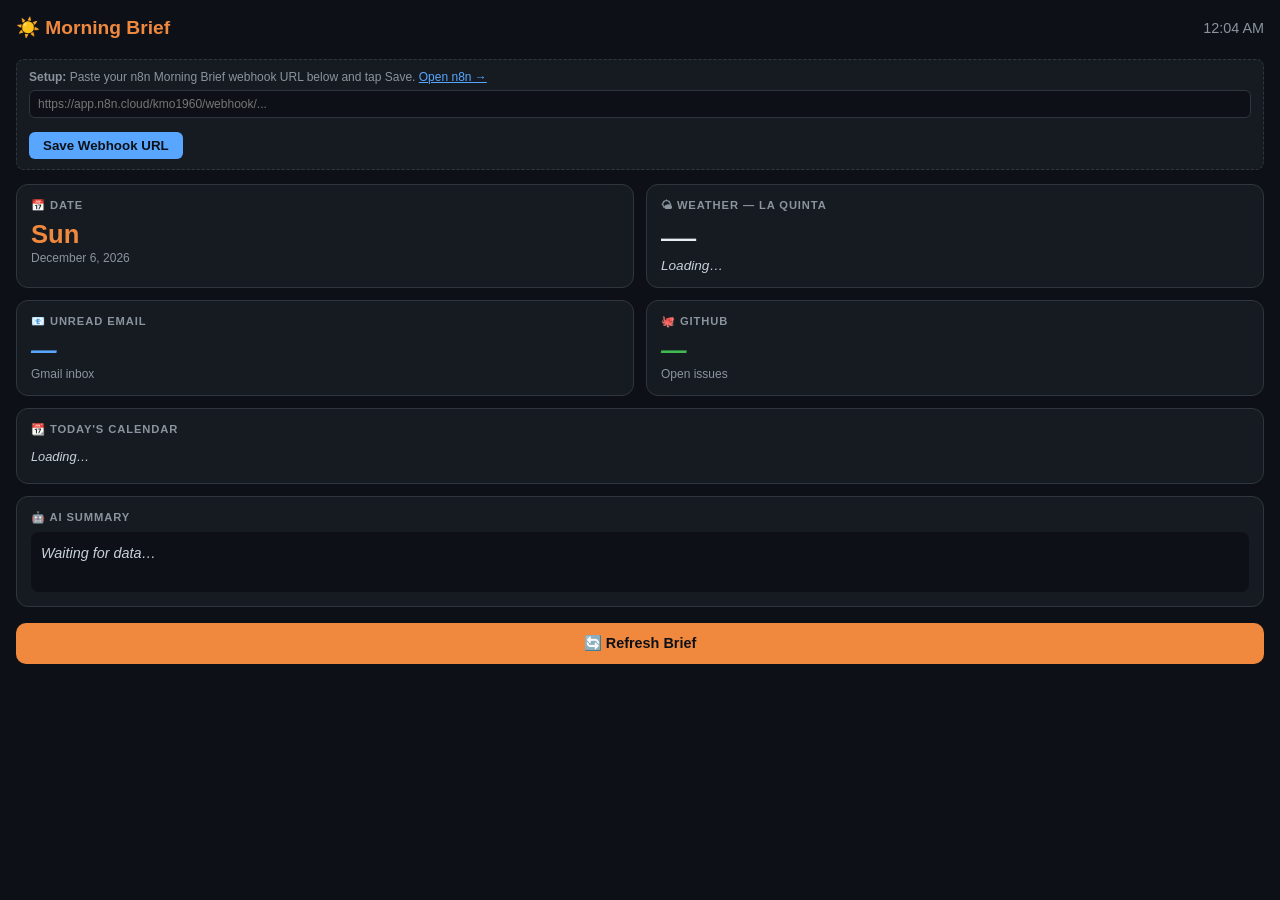
==== r-and-d/iphone/morning-brief-dashboard.html @ d8bd361d "Add Morning Brief Dashboard HTML and README Co-authored-by: kmo1960-beep <243026098+kmo1960-beep@use" ====
<!DOCTYPE html>
<html lang="en">
<head>
  <meta charset="UTF-8" />
  <meta name="viewport" content="width=device-width, initial-scale=1.0, maximum-scale=1.0" />
  <title>Morning Brief — Fortune's Kitchen</title>
  <style>
    * { box-sizing: border-box; margin: 0; padding: 0; }

    body {
      font-family: -apple-system, BlinkMacSystemFont, "Segoe UI", sans-serif;
      background: #0d1117;
      color: #e6edf3;
      min-height: 100vh;
      padding: 16px;
    }

    header {
      display: flex;
      align-items: center;
      justify-content: space-between;
      margin-bottom: 20px;
    }

    header h1 {
      font-size: 1.2rem;
      font-weight: 700;
      color: #f0883e;
    }

    #clock {
      font-size: 0.9rem;
      color: #8b949e;
    }

    .grid {
      display: grid;
      grid-template-columns: 1fr 1fr;
      gap: 12px;
    }

    .card {
      background: #161b22;
      border: 1px solid #30363d;
      border-radius: 12px;
      padding: 14px;
    }

    .card.full { grid-column: span 2; }

    .card h2 {
      font-size: 0.7rem;
      text-transform: uppercase;
      letter-spacing: 0.08em;
      color: #8b949e;
      margin-bottom: 8px;
    }

    .card .value {
      font-size: 1.6rem;
      font-weight: 700;
      color: #f0883e;
    }

    .card .sub {
      font-size: 0.75rem;
      color: #8b949e;
      margin-top: 2px;
    }

    /* Weather */
    #weather-icon { font-size: 2.2rem; line-height: 1; }
    #weather-desc { font-size: 0.85rem; margin-top: 4px; color: #c9d1d9; }

    /* Calendar */
    #cal-list { list-style: none; }
    #cal-list li {
      font-size: 0.8rem;
      padding: 5px 0;
      border-bottom: 1px solid #21262d;
      color: #c9d1d9;
    }
    #cal-list li:last-child { border-bottom: none; }
    #cal-list .time { color: #f0883e; font-weight: 600; margin-right: 6px; }

    /* Email */
    #email-count { font-size: 1.6rem; font-weight: 700; color: #58a6ff; }

    /* GitHub */
    #github-issues { font-size: 1.6rem; font-weight: 700; color: #3fb950; }

    /* AI Summary */
    #ai-summary {
      font-size: 0.9rem;
      line-height: 1.55;
      color: #c9d1d9;
      background: #0d1117;
      border-radius: 8px;
      padding: 10px;
      min-height: 60px;
    }

    /* Refresh button */
    #refresh-btn {
      display: block;
      width: 100%;
      margin-top: 16px;
      padding: 12px;
      background: #f0883e;
      color: #0d1117;
      font-size: 0.9rem;
      font-weight: 700;
      border: none;
      border-radius: 10px;
      cursor: pointer;
    }

    #refresh-btn:active { opacity: 0.8; }

    .loading { color: #8b949e; font-style: italic; }

    /* n8n webhook config banner */
    #config-banner {
      background: #161b22;
      border: 1px dashed #30363d;
      border-radius: 8px;
      padding: 10px 12px;
      margin-bottom: 14px;
      font-size: 0.75rem;
      color: #8b949e;
    }
    #config-banner a { color: #58a6ff; }
    #webhook-url-input {
      width: 100%;
      margin-top: 6px;
      padding: 6px 8px;
      background: #0d1117;
      border: 1px solid #30363d;
      border-radius: 6px;
      color: #e6edf3;
      font-size: 0.75rem;
    }
  </style>
</head>
<body>

<header>
  <h1>☀️ Morning Brief</h1>
  <span id="clock"></span>
</header>

<!-- Config banner — hidden once webhook is saved -->
<div id="config-banner">
  <strong>Setup:</strong> Paste your n8n Morning Brief webhook URL below and tap Save.
  <a href="https://app.n8n.cloud/kmo1960" target="_blank">Open n8n →</a>
  <br/>
  <input id="webhook-url-input" type="url" placeholder="https://app.n8n.cloud/kmo1960/webhook/..." />
  <br/><br/>
  <button id="save-webhook-btn" style="background:#58a6ff;color:#0d1117;border:none;padding:6px 14px;border-radius:6px;font-weight:700;cursor:pointer;">Save Webhook URL</button>
</div>

<div class="grid">

  <!-- Date -->
  <div class="card">
    <h2>📅 Date</h2>
    <div class="value" id="date-day">—</div>
    <div class="sub" id="date-full">Loading…</div>
  </div>

  <!-- Weather -->
  <div class="card">
    <h2>🌤 Weather — La Quinta</h2>
    <div id="weather-icon">—</div>
    <div id="weather-desc" class="loading">Loading…</div>
  </div>

  <!-- Email -->
  <div class="card">
    <h2>📧 Unread Email</h2>
    <div id="email-count" class="loading">—</div>
    <div class="sub">Gmail inbox</div>
  </div>

  <!-- GitHub -->
  <div class="card">
    <h2>🐙 GitHub</h2>
    <div id="github-issues" class="loading">—</div>
    <div class="sub" id="github-sub">Open issues</div>
  </div>

  <!-- Calendar -->
  <div class="card full">
    <h2>📆 Today's Calendar</h2>
    <ul id="cal-list"><li class="loading">Loading…</li></ul>
  </div>

  <!-- AI Summary -->
  <div class="card full">
    <h2>🤖 AI Summary</h2>
    <div id="ai-summary" class="loading">Waiting for data…</div>
  </div>

</div>

<button id="refresh-btn">🔄 Refresh Brief</button>

<script>
  /* ── Clock ── */
  function updateClock() {
    const now = new Date();
    document.getElementById('clock').textContent =
      now.toLocaleTimeString('en-US', { hour: '2-digit', minute: '2-digit' });
  }
  setInterval(updateClock, 1000);
  updateClock();

  /* ── Date ── */
  function updateDate() {
    const now = new Date();
    document.getElementById('date-day').textContent =
      now.toLocaleDateString('en-US', { weekday: 'short' });
    document.getElementById('date-full').textContent =
      now.toLocaleDateString('en-US', { month: 'long', day: 'numeric', year: 'numeric' });
  }
  updateDate();

  /* ── Webhook config ── */
  const STORAGE_KEY = 'morning_brief_webhook';

  function getWebhookUrl() {
    return localStorage.getItem(STORAGE_KEY) || '';
  }

  function initConfig() {
    const saved = getWebhookUrl();
    if (saved) {
      document.getElementById('config-banner').style.display = 'none';
      document.getElementById('webhook-url-input').value = saved;
    }
    document.getElementById('save-webhook-btn').addEventListener('click', () => {
      const val = document.getElementById('webhook-url-input').value.trim();
      if (val) {
        localStorage.setItem(STORAGE_KEY, val);
        document.getElementById('config-banner').style.display = 'none';
        loadBrief();
      }
    });
  }

  /* ── Load brief from n8n webhook ── */
  async function loadBrief() {
    const url = getWebhookUrl();
    if (!url) return;

    // Show loading states
    ['email-count', 'github-issues', 'ai-summary'].forEach(id => {
      document.getElementById(id).textContent = '…';
    });
    document.getElementById('cal-list').innerHTML = '<li class="loading">Loading…</li>';
    document.getElementById('weather-desc').textContent = 'Loading…';
    document.getElementById('weather-icon').textContent = '—';

    try {
      const res = await fetch(url, {
        method: 'GET',
        headers: { 'Accept': 'application/json' }
      });

      if (!res.ok) throw new Error(`HTTP ${res.status}`);
      const data = await res.json();

      /* Expected n8n response shape:
        {
          weather: { icon: "☀️", description: "82°F, Sunny" },
          email:   { unread: 5 },
          github:  { open_issues: 3 },
          calendar: [
            { time: "9:00 AM", title: "Staff Meeting" },
            ...
          ],
          summary: "Good morning Keith! You have 3 meetings and 5 unread emails. Focus: staff payroll today."
        }
      */

      if (data.weather) {
        document.getElementById('weather-icon').textContent = data.weather.icon || '🌤';
        document.getElementById('weather-desc').textContent = data.weather.description || '';
      }

      if (data.email) {
        document.getElementById('email-count').textContent = data.email.unread ?? '—';
      }

      if (data.github) {
        document.getElementById('github-issues').textContent = data.github.open_issues ?? '—';
        document.getElementById('github-sub').textContent =
          `${data.github.open_prs ?? 0} open PRs`;
      }

      if (data.calendar && data.calendar.length > 0) {
        document.getElementById('cal-list').innerHTML = data.calendar
          .map(e => `<li><span class="time">${e.time}</span>${e.title}</li>`)
          .join('');
      } else {
        document.getElementById('cal-list').innerHTML = '<li>No events today 🎉</li>';
      }

      if (data.summary) {
        document.getElementById('ai-summary').textContent = data.summary;
        document.getElementById('ai-summary').classList.remove('loading');
      }

    } catch (err) {
      document.getElementById('ai-summary').textContent =
        `⚠️ Could not reach n8n webhook. ${err.message}`;
      document.getElementById('ai-summary').classList.add('loading');
    }
  }

  /* ── Init ── */
  initConfig();
  if (getWebhookUrl()) loadBrief();

  document.getElementById('refresh-btn').addEventListener('click', loadBrief);
</script>

</body>
</html>
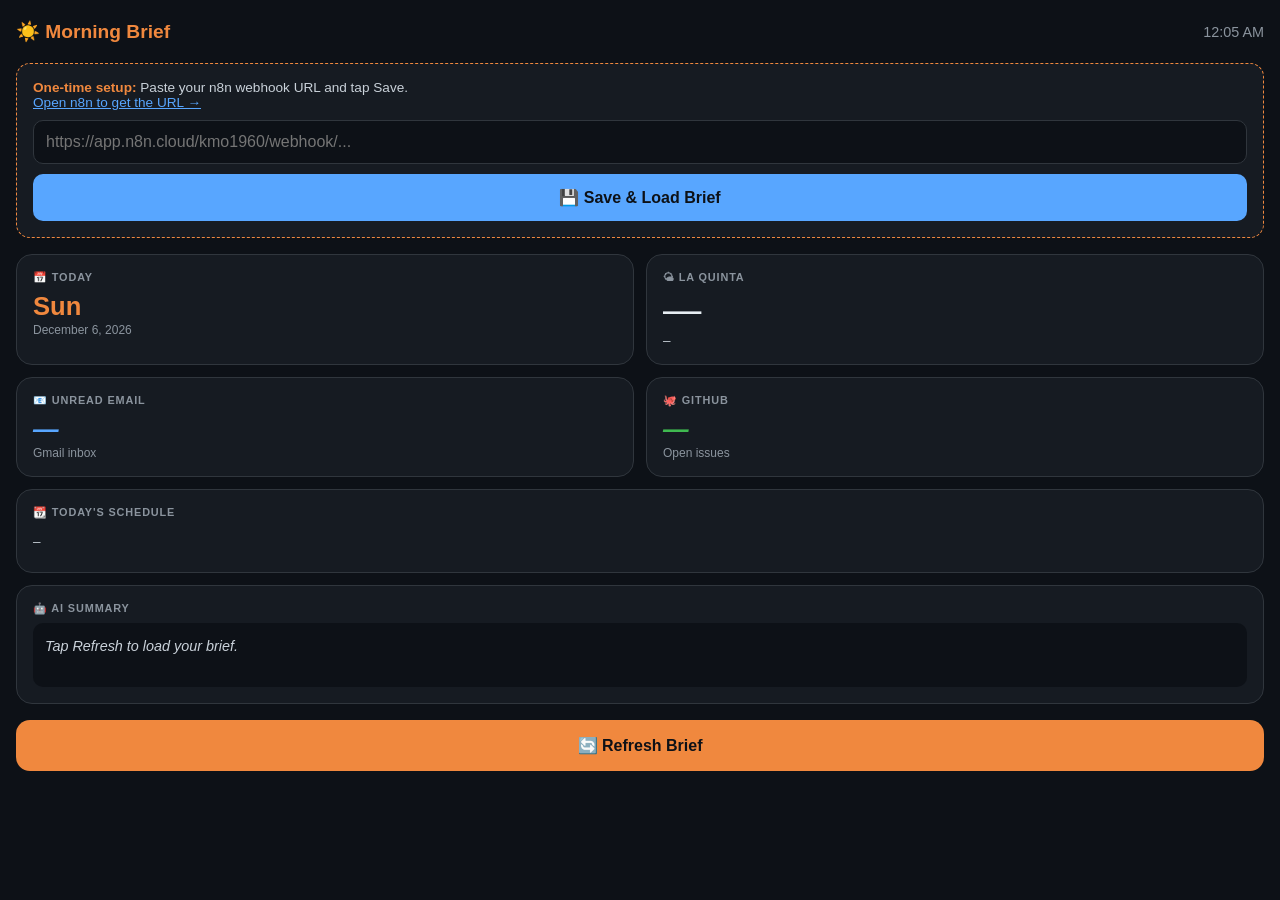
==== commit 61f7456b: "Apply remaining changes Co-authored-by: kmo1960-beep <243026098+kmo1960-beep@users.noreply.github.co" ====
--- a/r-and-d/iphone/morning-brief-dashboard.html
+++ b/r-and-d/iphone/morning-brief-dashboard.html
@@ -2,7 +2,18 @@
 <html lang="en">
 <head>
   <meta charset="UTF-8" />
-  <meta name="viewport" content="width=device-width, initial-scale=1.0, maximum-scale=1.0" />
+
+  <!-- ── iOS Web App: makes it feel native when launched from Home Screen ── -->
+  <meta name="viewport" content="width=device-width, initial-scale=1.0, viewport-fit=cover" />
+  <meta name="apple-mobile-web-app-capable" content="yes" />
+  <meta name="apple-mobile-web-app-status-bar-style" content="black-translucent" />
+  <meta name="apple-mobile-web-app-title" content="Morning Brief" />
+  <meta name="theme-color" content="#0d1117" />
+
+  <!-- ── App icon shown when user taps "Add to Home Screen" ── -->
+  <!-- A 180×180 orange "FK" icon encoded as SVG/base64 -->
+  <link rel="apple-touch-icon" href="[data-uri]" />
+
   <title>Morning Brief — Fortune's Kitchen</title>
   <style>
     * { box-sizing: border-box; margin: 0; padding: 0; }
@@ -12,7 +23,12 @@
       background: #0d1117;
       color: #e6edf3;
       min-height: 100vh;
-      padding: 16px;
+      /* Safe-area insets for notch / Dynamic Island / home indicator */
+      padding: env(safe-area-inset-top, 16px) env(safe-area-inset-right, 16px) env(safe-area-inset-bottom, 16px) env(safe-area-inset-left, 16px);
+      padding-top: max(env(safe-area-inset-top, 0px), 20px);
+      padding-bottom: max(env(safe-area-inset-bottom, 0px), 20px);
+      padding-left: 16px;
+      padding-right: 16px;
     }
 
     header {
@@ -42,14 +58,16 @@
     .card {
       background: #161b22;
       border: 1px solid #30363d;
-      border-radius: 12px;
-      padding: 14px;
+      border-radius: 16px;
+      padding: 16px;
+      /* Subtle tap highlight */
+      -webkit-tap-highlight-color: transparent;
     }
 
     .card.full { grid-column: span 2; }
 
     .card h2 {
-      font-size: 0.7rem;
+      font-size: 0.68rem;
       text-transform: uppercase;
       letter-spacing: 0.08em;
       color: #8b949e;
@@ -69,14 +87,14 @@
     }
 
     /* Weather */
-    #weather-icon { font-size: 2.2rem; line-height: 1; }
+    #weather-icon { font-size: 2.4rem; line-height: 1; }
     #weather-desc { font-size: 0.85rem; margin-top: 4px; color: #c9d1d9; }
 
     /* Calendar */
     #cal-list { list-style: none; }
     #cal-list li {
-      font-size: 0.8rem;
-      padding: 5px 0;
+      font-size: 0.85rem;
+      padding: 7px 0;
       border-bottom: 1px solid #21262d;
       color: #c9d1d9;
     }
@@ -92,53 +110,84 @@
     /* AI Summary */
     #ai-summary {
       font-size: 0.9rem;
-      line-height: 1.55;
+      line-height: 1.6;
       color: #c9d1d9;
       background: #0d1117;
-      border-radius: 8px;
-      padding: 10px;
-      min-height: 60px;
-    }
-
-    /* Refresh button */
+      border-radius: 10px;
+      padding: 12px;
+      min-height: 64px;
+    }
+
+    /* Refresh button — large tap target */
     #refresh-btn {
       display: block;
       width: 100%;
       margin-top: 16px;
-      padding: 12px;
+      padding: 16px;
       background: #f0883e;
       color: #0d1117;
-      font-size: 0.9rem;
+      font-size: 1rem;
       font-weight: 700;
       border: none;
-      border-radius: 10px;
+      border-radius: 14px;
       cursor: pointer;
-    }
-
-    #refresh-btn:active { opacity: 0.8; }
+      -webkit-tap-highlight-color: transparent;
+    }
+
+    #refresh-btn:active { opacity: 0.75; transform: scale(0.98); }
 
     .loading { color: #8b949e; font-style: italic; }
 
-    /* n8n webhook config banner */
+    /* ── Setup banner ── */
     #config-banner {
       background: #161b22;
-      border: 1px dashed #30363d;
-      border-radius: 8px;
-      padding: 10px 12px;
-      margin-bottom: 14px;
-      font-size: 0.75rem;
-      color: #8b949e;
-    }
+      border: 1px dashed #f0883e;
+      border-radius: 14px;
+      padding: 16px;
+      margin-bottom: 16px;
+      color: #c9d1d9;
+      font-size: 0.85rem;
+    }
+    #config-banner strong { color: #f0883e; }
     #config-banner a { color: #58a6ff; }
+
     #webhook-url-input {
+      display: block;
       width: 100%;
-      margin-top: 6px;
-      padding: 6px 8px;
+      margin-top: 10px;
+      padding: 12px;
       background: #0d1117;
       border: 1px solid #30363d;
-      border-radius: 6px;
+      border-radius: 10px;
       color: #e6edf3;
+      font-size: 0.85rem;
+      /* Prevent iOS zoom on focus (font-size must be >= 16px to avoid zoom) */
+      font-size: 16px;
+    }
+
+    #save-webhook-btn {
+      display: block;
+      width: 100%;
+      margin-top: 10px;
+      padding: 14px;
+      background: #58a6ff;
+      color: #0d1117;
+      border: none;
+      border-radius: 10px;
+      font-size: 1rem;
+      font-weight: 700;
+      cursor: pointer;
+    }
+
+    #edit-webhook-btn {
+      background: none;
+      border: none;
+      color: #8b949e;
       font-size: 0.75rem;
+      cursor: pointer;
+      padding: 4px 0;
+      margin-top: 8px;
+      text-decoration: underline;
     }
   </style>
 </head>
@@ -149,30 +198,34 @@
   <span id="clock"></span>
 </header>
 
-<!-- Config banner — hidden once webhook is saved -->
+<!-- Setup banner — hidden once webhook is saved -->
 <div id="config-banner">
-  <strong>Setup:</strong> Paste your n8n Morning Brief webhook URL below and tap Save.
-  <a href="https://app.n8n.cloud/kmo1960" target="_blank">Open n8n →</a>
-  <br/>
-  <input id="webhook-url-input" type="url" placeholder="https://app.n8n.cloud/kmo1960/webhook/..." />
-  <br/><br/>
-  <button id="save-webhook-btn" style="background:#58a6ff;color:#0d1117;border:none;padding:6px 14px;border-radius:6px;font-weight:700;cursor:pointer;">Save Webhook URL</button>
+  <strong>One-time setup:</strong> Paste your n8n webhook URL and tap Save.<br/>
+  <a href="https://app.n8n.cloud/kmo1960" target="_blank">Open n8n to get the URL →</a>
+  <input id="webhook-url-input" type="url" inputmode="url" autocomplete="url"
+         placeholder="https://app.n8n.cloud/kmo1960/webhook/..." />
+  <button id="save-webhook-btn">💾 Save &amp; Load Brief</button>
+</div>
+
+<!-- Edit webhook link shown after setup -->
+<div id="edit-webhook-wrap" style="display:none; text-align:right;">
+  <button id="edit-webhook-btn">⚙️ Change webhook URL</button>
 </div>
 
 <div class="grid">
 
   <!-- Date -->
   <div class="card">
-    <h2>📅 Date</h2>
+    <h2>📅 Today</h2>
     <div class="value" id="date-day">—</div>
-    <div class="sub" id="date-full">Loading…</div>
+    <div class="sub" id="date-full"></div>
   </div>
 
   <!-- Weather -->
   <div class="card">
-    <h2>🌤 Weather — La Quinta</h2>
+    <h2>🌤 La Quinta</h2>
     <div id="weather-icon">—</div>
-    <div id="weather-desc" class="loading">Loading…</div>
+    <div id="weather-desc" class="loading">–</div>
   </div>
 
   <!-- Email -->
@@ -191,14 +244,14 @@
 
   <!-- Calendar -->
   <div class="card full">
-    <h2>📆 Today's Calendar</h2>
-    <ul id="cal-list"><li class="loading">Loading…</li></ul>
+    <h2>📆 Today's Schedule</h2>
+    <ul id="cal-list"><li class="loading">–</li></ul>
   </div>
 
   <!-- AI Summary -->
   <div class="card full">
     <h2>🤖 AI Summary</h2>
-    <div id="ai-summary" class="loading">Waiting for data…</div>
+    <div id="ai-summary" class="loading">Tap Refresh to load your brief.</div>
   </div>
 
 </div>
@@ -232,19 +285,34 @@
     return localStorage.getItem(STORAGE_KEY) || '';
   }
 
+  function showBanner() {
+    document.getElementById('config-banner').style.display = 'block';
+    document.getElementById('edit-webhook-wrap').style.display = 'none';
+  }
+
+  function hideBanner() {
+    document.getElementById('config-banner').style.display = 'none';
+    document.getElementById('edit-webhook-wrap').style.display = 'block';
+  }
+
   function initConfig() {
     const saved = getWebhookUrl();
     if (saved) {
-      document.getElementById('config-banner').style.display = 'none';
       document.getElementById('webhook-url-input').value = saved;
-    }
+      hideBanner();
+    }
+
     document.getElementById('save-webhook-btn').addEventListener('click', () => {
       const val = document.getElementById('webhook-url-input').value.trim();
       if (val) {
         localStorage.setItem(STORAGE_KEY, val);
-        document.getElementById('config-banner').style.display = 'none';
+        hideBanner();
         loadBrief();
       }
+    });
+
+    document.getElementById('edit-webhook-btn').addEventListener('click', () => {
+      showBanner();
     });
   }
 
@@ -274,7 +342,7 @@
         {
           weather: { icon: "☀️", description: "82°F, Sunny" },
           email:   { unread: 5 },
-          github:  { open_issues: 3 },
+          github:  { open_issues: 3, open_prs: 0 },
           calendar: [
             { time: "9:00 AM", title: "Staff Meeting" },
             ...
